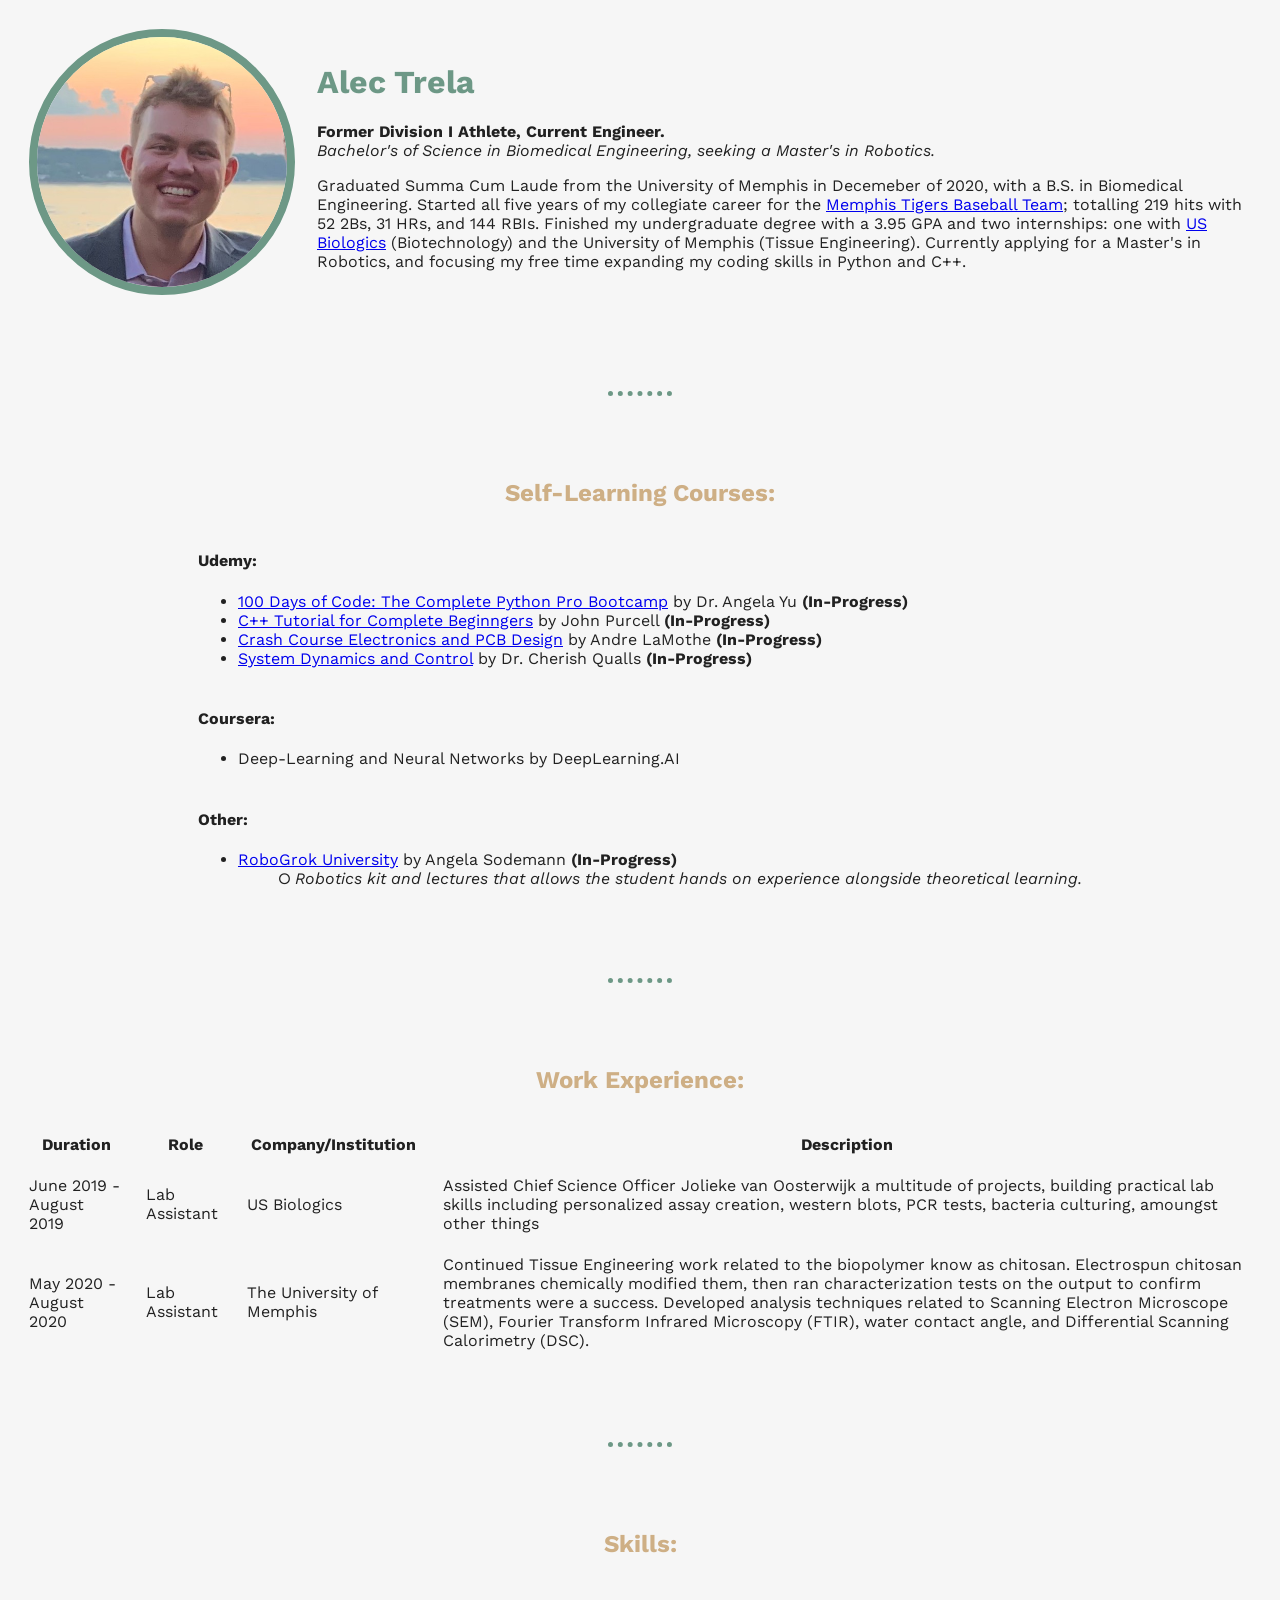
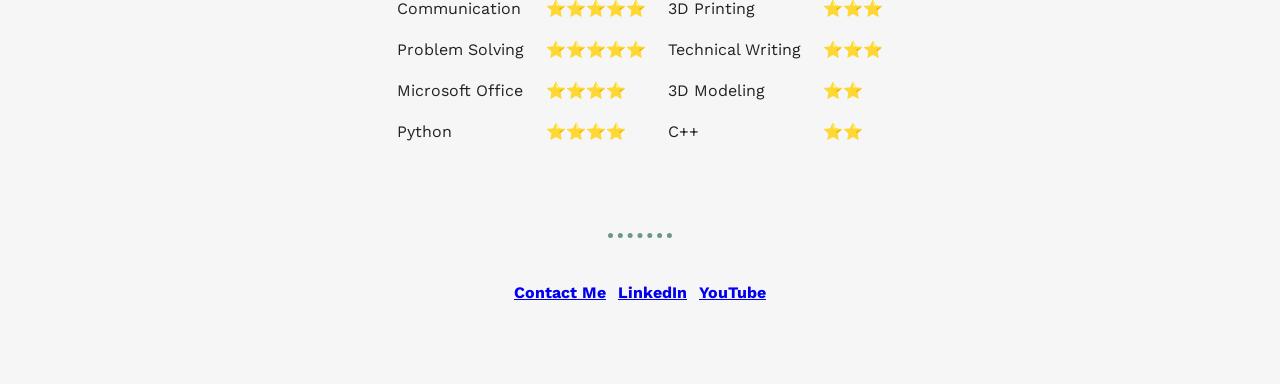
==== index.html @ 07ab1c44 "Files needed for iter 1 of personal cv website email is routed to index and styles is the css code f" ====
<!DOCTYPE html>
<html lang="en">

<head>
    <meta charset="UTF-8">
    <title>Alec Trela Personal Website</title>
    <link rel="stylesheet" href="styles.css">
    <link rel="preconnect" href="https://fonts.googleapis.com">
    <link rel="preconnect" href="https://fonts.gstatic.com" crossorigin>
    <link href="https://fonts.googleapis.com/css2?family=Work+Sans:wght@300&display=swap" rel="stylesheet">
<body>

    <table cellspacing="20">
        <tr>
            <td>
                <img style="border-radius:50%; border:8px solid #6D9886;" src="AlecTrela_Pic.jpg"
                    width="250" height="250" alt="alec trela profile picture">
            </td>
            <td>
                <h1>Alec Trela</h1>
                <p> <strong>Former Division I Athlete, Current Engineer.</strong><br><em>Bachelor's of Science in Biomedical Engineering, seeking a Master's 
                    in Robotics.</em></p>


                <p>Graduated Summa Cum Laude from the University of Memphis in Decemeber of 2020, with a B.S. in 
                    Biomedical Engineering. Started all five years of my collegiate career for the 
                    <a href="https://gotigersgo.com/sports/baseball/roster/alec-trela/9497"> Memphis Tigers Baseball Team</a>; 
                    totalling 219 hits with 52 2Bs, 31 HRs, and 144 RBIs. Finished my undergraduate degree with a 3.95 GPA and 
                    two internships: one with <a href="https://usbiologic.com/">US Biologics</a> (Biotechnology) and the 
                    University of Memphis (Tissue Engineering). Currently applying for a Master's in Robotics, and focusing my free 
                    time expanding my coding skills in Python and C++.
                </p>
            </td>
        </tr>
    </table>
    
    <hr>

    <h2><strong>Self-Learning Courses:</strong></h2>
        <table>
            <tr>
                <td>
                    <h4>Udemy:</h4>
                        <ul>
                            <li><a href="https://www.udemy.com/course/100-days-of-code/">100 Days of Code: The Complete Python Pro Bootcamp</a> by Dr. Angela Yu <strong>(In-Progress)</strong></li> 
                            <li><a href="https://www.udemy.com/course/free-learn-c-tutorial-beginners/">C++ Tutorial for Complete Beginngers</a> by John Purcell <strong>(In-Progress)</strong></li>
                            <li><a href="https://www.udemy.com/course/crash-course-electronics-and-pcb-design/">Crash Course Electronics and PCB Design</a> by Andre LaMothe <strong>(In-Progress)</strong></li>
                            <li><a href="https://www.udemy.com/course/system-dynamics-and-controls/">System Dynamics and Control</a> by Dr. Cherish Qualls <strong>(In-Progress)</strong></li>
                        </ul>
                </td>
            </tr>
            <tr>
                <td>
                    <h4>Coursera:</h4>
                        <ul>
                            <li>Deep-Learning and Neural Networks by DeepLearning.AI</li>
                        </ul>
                </td>
            </tr>
            <tr>
                <td>
                    <h4>Other:</h4>
                        <ul>
                            <li>
                                <dl>
                                    <dt><a href="http://www.robogrok.com/index.html">RoboGrok University</a> by Angela Sodemann <strong>(In-Progress)</strong></dt>
                                        <dd><em>○ Robotics kit and lectures that allows the student hands 
                                            on experience alongside theoretical learning.</em></dd>
                                </dl>
                            </li>
                        </ul>
                </td>
            </tr>
        </table>
    <hr>
    <h2><strong>Work Experience:</strong></h2>

    <table cellspacing="20">
        <thead>
            <tr>
                <th>Duration</th>
                <th>Role</th>
                <th>Company/Institution</th>
                <th>Description</th>
            </tr>
        </thead>
        <tbody>
            <tr>
                <td>June 2019 - August 2019</td>
                <td>Lab Assistant</td>
                <td>US Biologics</td>
                <td>Assisted Chief Science Officer Jolieke van Oosterwijk a multitude of projects, building practical
                    lab skills including personalized assay creation, western blots, PCR tests, bacteria culturing, amoungst 
                    other things 
                </td>
            </tr>
            <tr>
                <td>May 2020 - August 2020</td>
                <td>Lab Assistant</td>
                <td>The University of Memphis</td>
                <td>Continued Tissue Engineering work related to the biopolymer know as chitosan. Electrospun chitosan membranes
                    chemically modified them, then ran characterization tests on the output to confirm treatments were a success.
                    Developed analysis techniques related to Scanning Electron Microscope (SEM), Fourier Transform Infrared Microscopy (FTIR),
                    water contact angle, and Differential Scanning Calorimetry (DSC).
                </td>
            </tr>
        </tbody>
    </table>

    <hr>

    <h2><strong>Skills:</strong></h2>

    <table style="height: 40%"cellspacing="20">
        <tr>
            <td>Communication</td>
            <td>⭐⭐⭐⭐⭐</td>
            <td>3D Printing</td>
            <td>⭐⭐⭐</td>
        </tr>
        <tr>
            <td>Problem Solving</td>
            <td>⭐⭐⭐⭐⭐</td>
            <td>Technical Writing</td>
            <td>⭐⭐⭐</td>  
                    
        </tr>
        <tr>
            <td>Microsoft Office</td>
            <td>⭐⭐⭐⭐</td>
            <td>3D Modeling</td>
            <td>⭐⭐</td>                       
        </tr>
        <tr>
            <td>Python</td>            
            <td>⭐⭐⭐⭐</td>
            <td>C++</td>
            <td>⭐⭐</td>
        </tr>
    </table>

    <hr>

    <table style="padding-top: 2%"cellspacing="10">
        <tr>
            <td>
                <strong><a href="email.html">Contact Me</a></strong>
            </td>
            <td>
                <strong><a href="https://www.linkedin.com/in/alec-trela-724510195/">LinkedIn</a></strong>
            </td>
            <td>
                <strong><a href="https://www.linkedin.com/in/alec-trela-724510195/">YouTube</a></strong>
            </td>
        </tr>
    </table>
    
    
</body>

</html>
---- styles.css ----
body {
    background-color: #F6F6F6;
}

hr {
    background-color: #F6F6F6;
    border-style: none;
    border-top: dotted #6D9886;
    border-top-width: thick;
    width: 5%;
    height: 0px;
}

h1 {
    color: #6D9886;
    font-family: 'Work Sans', sans-serif;
}

h2 {
    color: #ceaf85;
    text-align: center;
    font-family: 'Work Sans', sans-serif;
    padding-top: 5%;
}

h3 {
    color: #ceaf85;
    text-align: center;
    font-family: 'Work Sans', sans-serif;
    padding-top: 5%
}

table {
    margin-right: auto;
    margin-left: auto;
    font-family: 'Work Sans', sans-serif;
    color: #212121;
    padding-bottom: 5%;
}
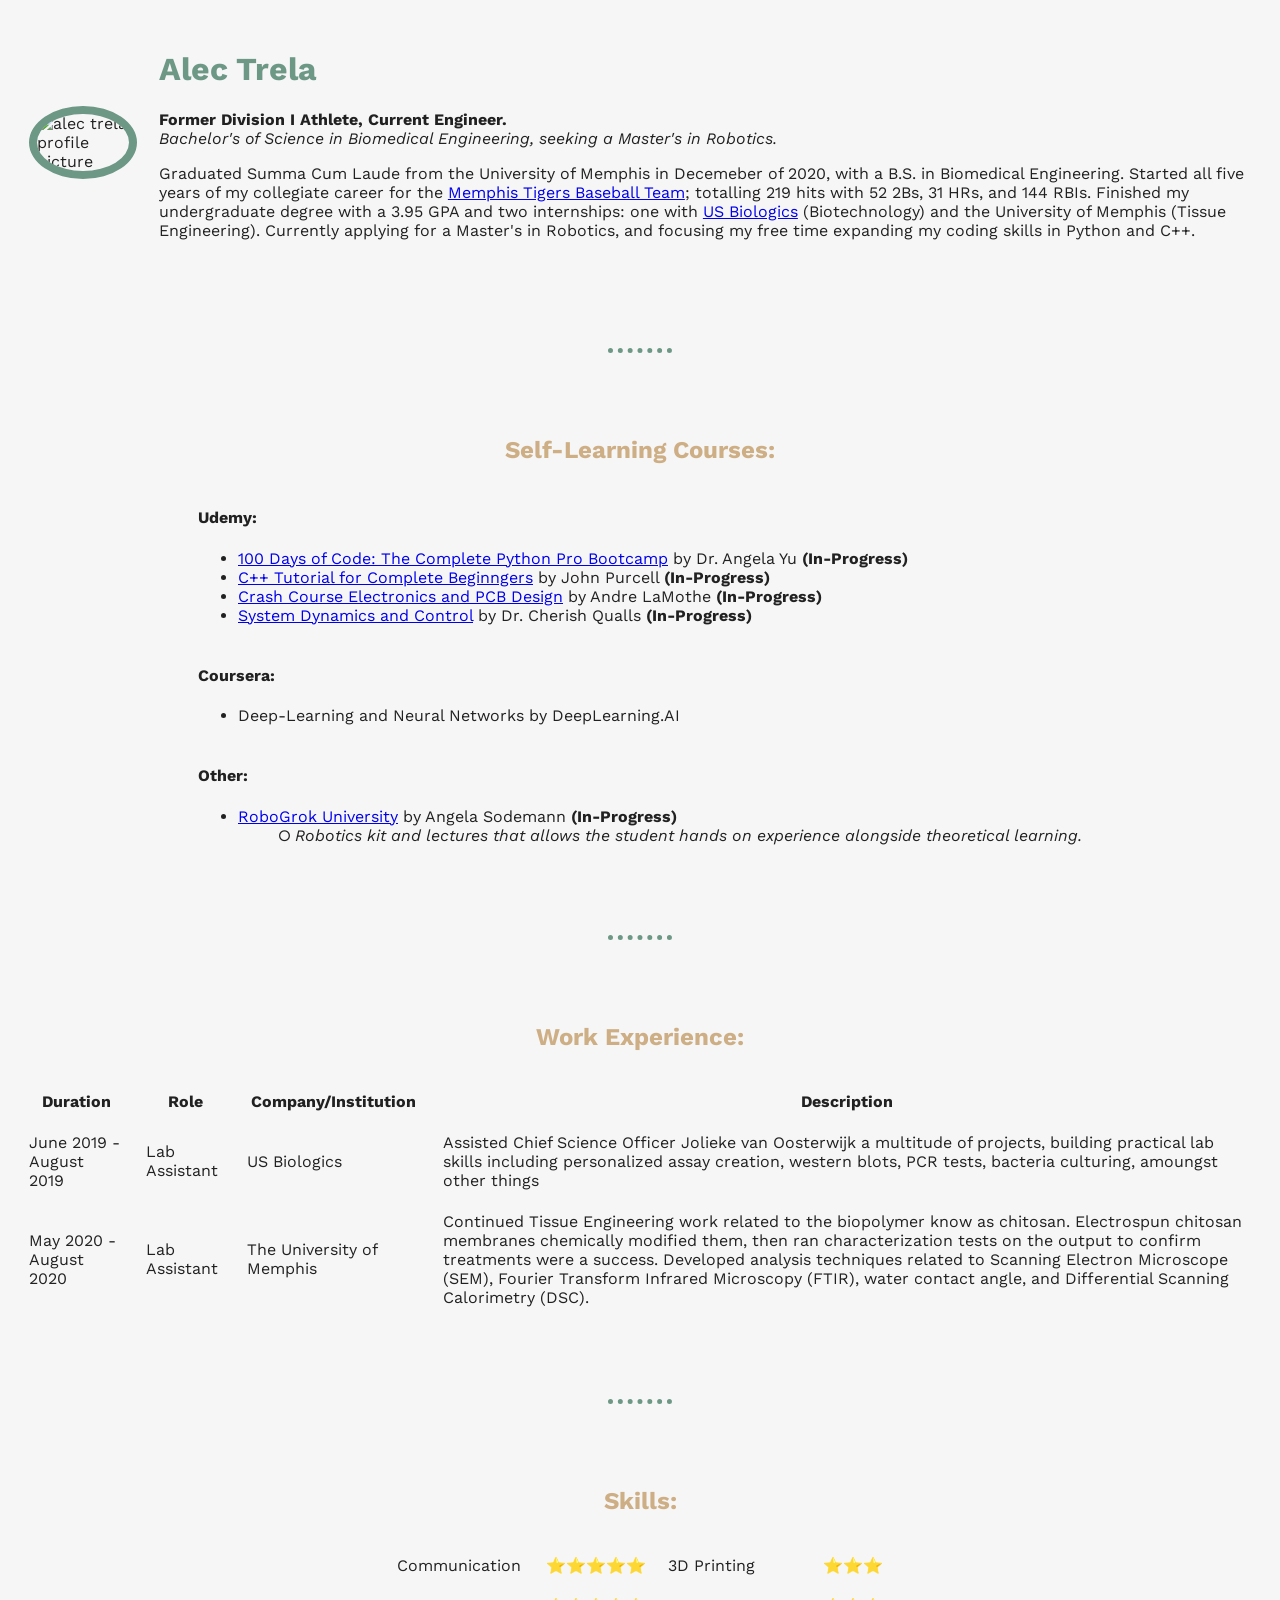
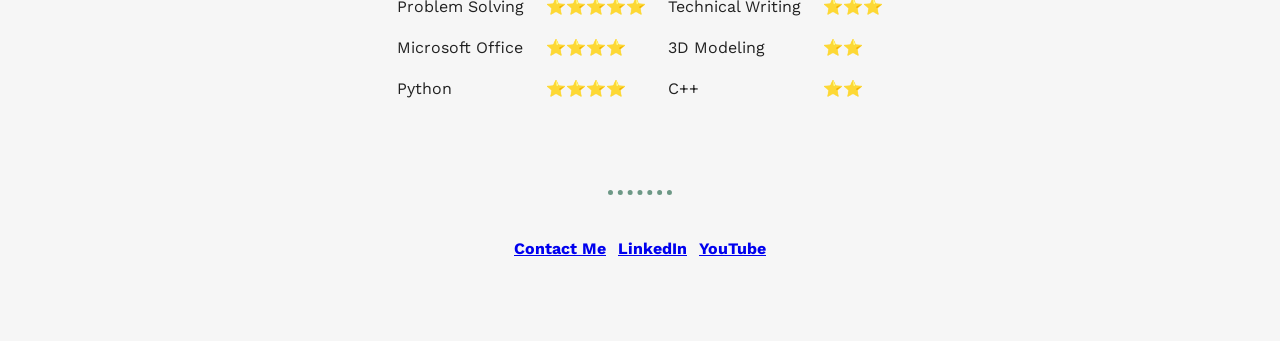
==== commit 33f6da5f: "updated the location of my personal picture" ====
--- a/index.html
+++ b/index.html
@@ -13,7 +13,7 @@
     <table cellspacing="20">
         <tr>
             <td>
-                <img style="border-radius:50%; border:8px solid #6D9886;" src="AlecTrela_Pic.jpg"
+                <img style="border-radius:50%; border:8px solid #6D9886;" src="https://github.com/artrela/artrela/blob/e11456bae359fbb89c0e4db610945f6e7d2d72b2/AlecTrela_Pic.jpg"
                     width="250" height="250" alt="alec trela profile picture">
             </td>
             <td>
@@ -158,4 +158,4 @@
     
 </body>
 
-</html>+</html>
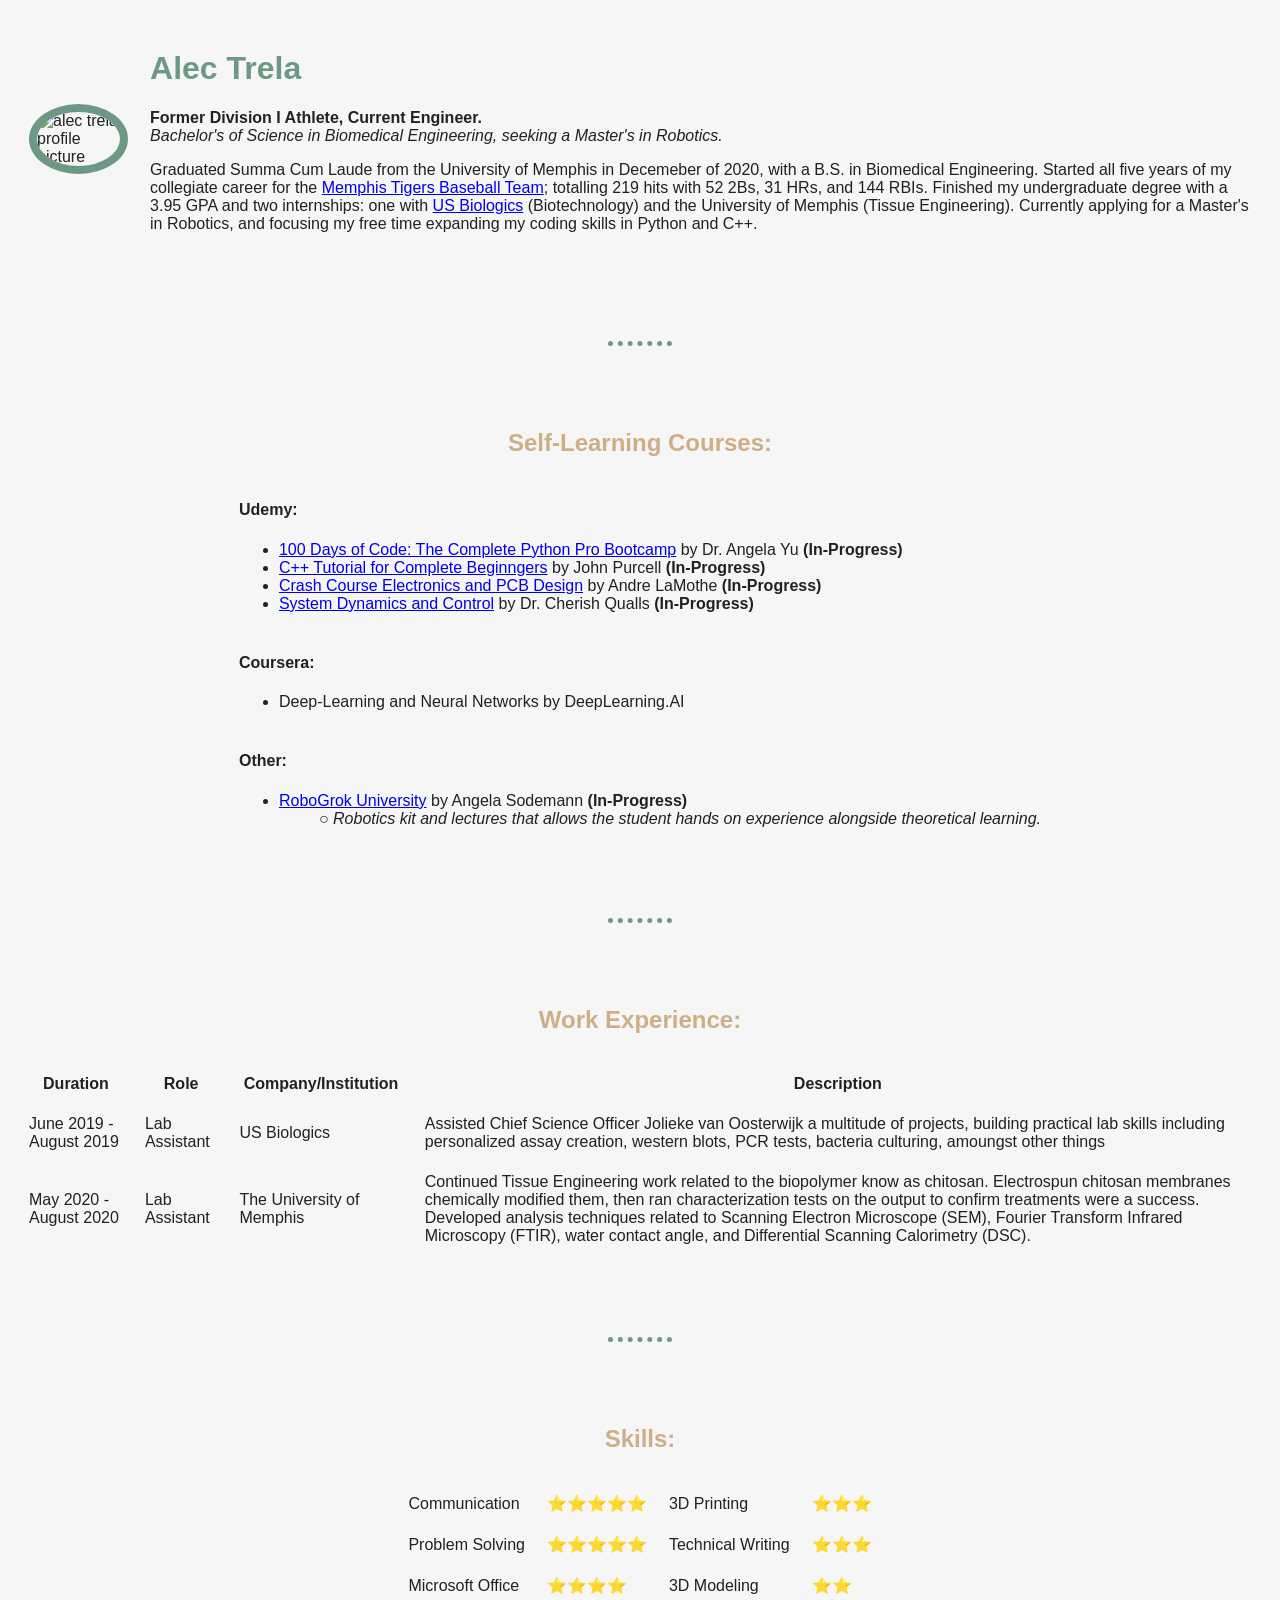
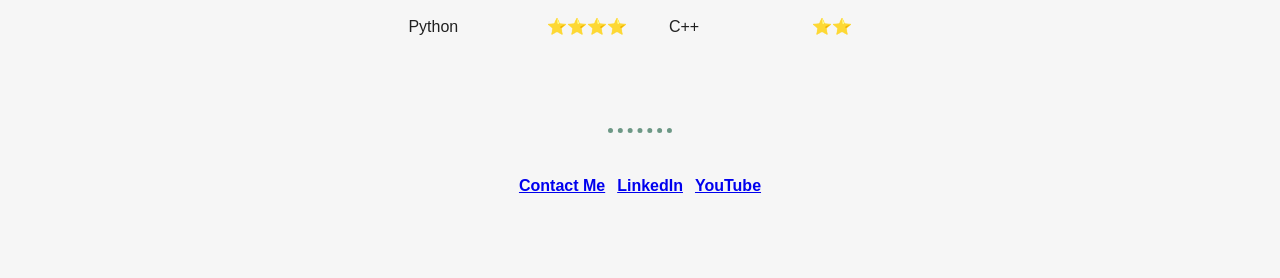
==== commit ce1d1a9a: "added jpeg of myself" ====
--- a/index.html
+++ b/index.html
@@ -7,13 +7,13 @@
     <link rel="stylesheet" href="styles.css">
     <link rel="preconnect" href="https://fonts.googleapis.com">
     <link rel="preconnect" href="https://fonts.gstatic.com" crossorigin>
-    <link href="https://fonts.googleapis.com/css2?family=Work+Sans:wght@300&display=swap" rel="stylesheet">
+    <link href="https://fonts.googleapis.com/css2?family=Work+Sans:wght@300&display=swap" rel="https://github.com/artrela/artrela/blob/websites/styles.css">
 <body>
 
     <table cellspacing="20">
         <tr>
             <td>
-                <img style="border-radius:50%; border:8px solid #6D9886;" src="https://github.com/artrela/artrela/blob/e11456bae359fbb89c0e4db610945f6e7d2d72b2/AlecTrela_Pic.jpg"
+                <img style="border-radius:50%; border:8px solid #6D9886;" src="https://github.com/artrela/artrela/blob/websites/AlecTrela_Pic.jpg"
                     width="250" height="250" alt="alec trela profile picture">
             </td>
             <td>
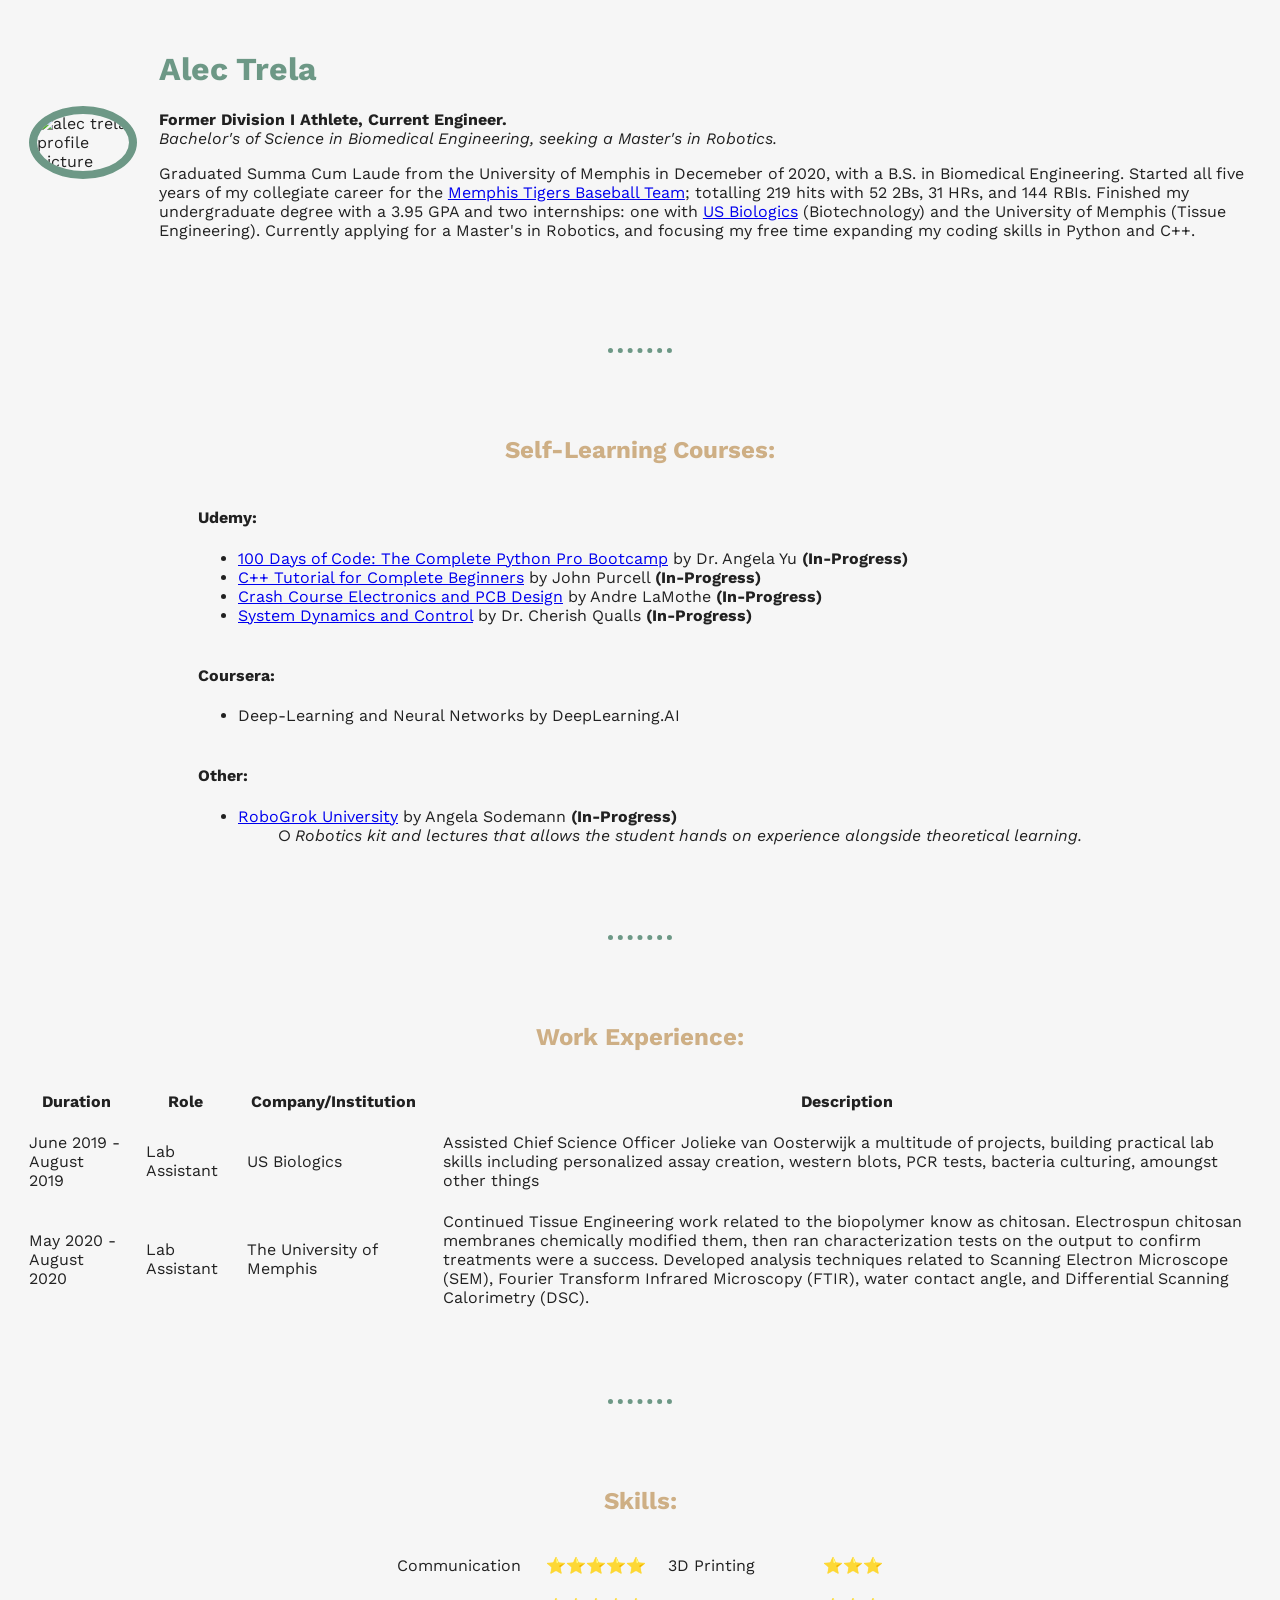
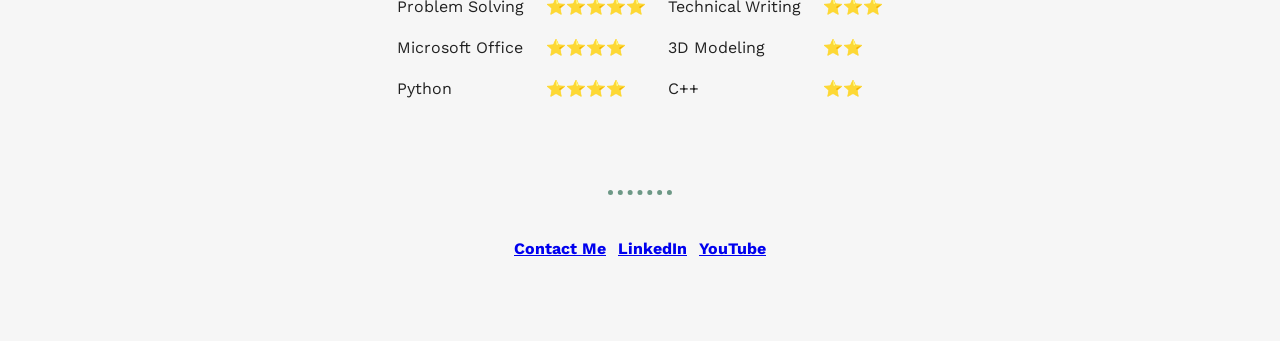
==== commit becab95c: "fixed misspelling of beginnners" ====
--- a/index.html
+++ b/index.html
@@ -13,7 +13,7 @@
     <table cellspacing="20">
         <tr>
             <td>
-                <img style="border-radius:50%; border:8px solid #6D9886;" src="https://github.com/artrela/artrela/blob/websites/AlecTrela_Pic.jpg"
+                <img style="border-radius:50%; border:8px solid #6D9886;" src="https://media-exp1.licdn.com/dms/image/C4E03AQEauTrHJKuVqQ/profile-displayphoto-shrink_800_800/0/1638293600156?e=1644451200&v=beta&t=Rh68lwsfJzLz4nqYRHL435pfPdk-sOKTJ1DC3wKUoBI"
                     width="250" height="250" alt="alec trela profile picture">
             </td>
             <td>
@@ -43,7 +43,7 @@
                     <h4>Udemy:</h4>
                         <ul>
                             <li><a href="https://www.udemy.com/course/100-days-of-code/">100 Days of Code: The Complete Python Pro Bootcamp</a> by Dr. Angela Yu <strong>(In-Progress)</strong></li> 
-                            <li><a href="https://www.udemy.com/course/free-learn-c-tutorial-beginners/">C++ Tutorial for Complete Beginngers</a> by John Purcell <strong>(In-Progress)</strong></li>
+                            <li><a href="https://www.udemy.com/course/free-learn-c-tutorial-beginners/">C++ Tutorial for Complete Beginners</a> by John Purcell <strong>(In-Progress)</strong></li>
                             <li><a href="https://www.udemy.com/course/crash-course-electronics-and-pcb-design/">Crash Course Electronics and PCB Design</a> by Andre LaMothe <strong>(In-Progress)</strong></li>
                             <li><a href="https://www.udemy.com/course/system-dynamics-and-controls/">System Dynamics and Control</a> by Dr. Cherish Qualls <strong>(In-Progress)</strong></li>
                         </ul>
--- a/styles.css
+++ b/styles.css
@@ -1,3 +1,5 @@
+@import url('https://fonts.googleapis.com/css2?family=Work+Sans:wght@300&display=swap');
+
 body {
     background-color: #F6F6F6;
 }
@@ -36,4 +38,4 @@
     font-family: 'Work Sans', sans-serif;
     color: #212121;
     padding-bottom: 5%;
-}+}
